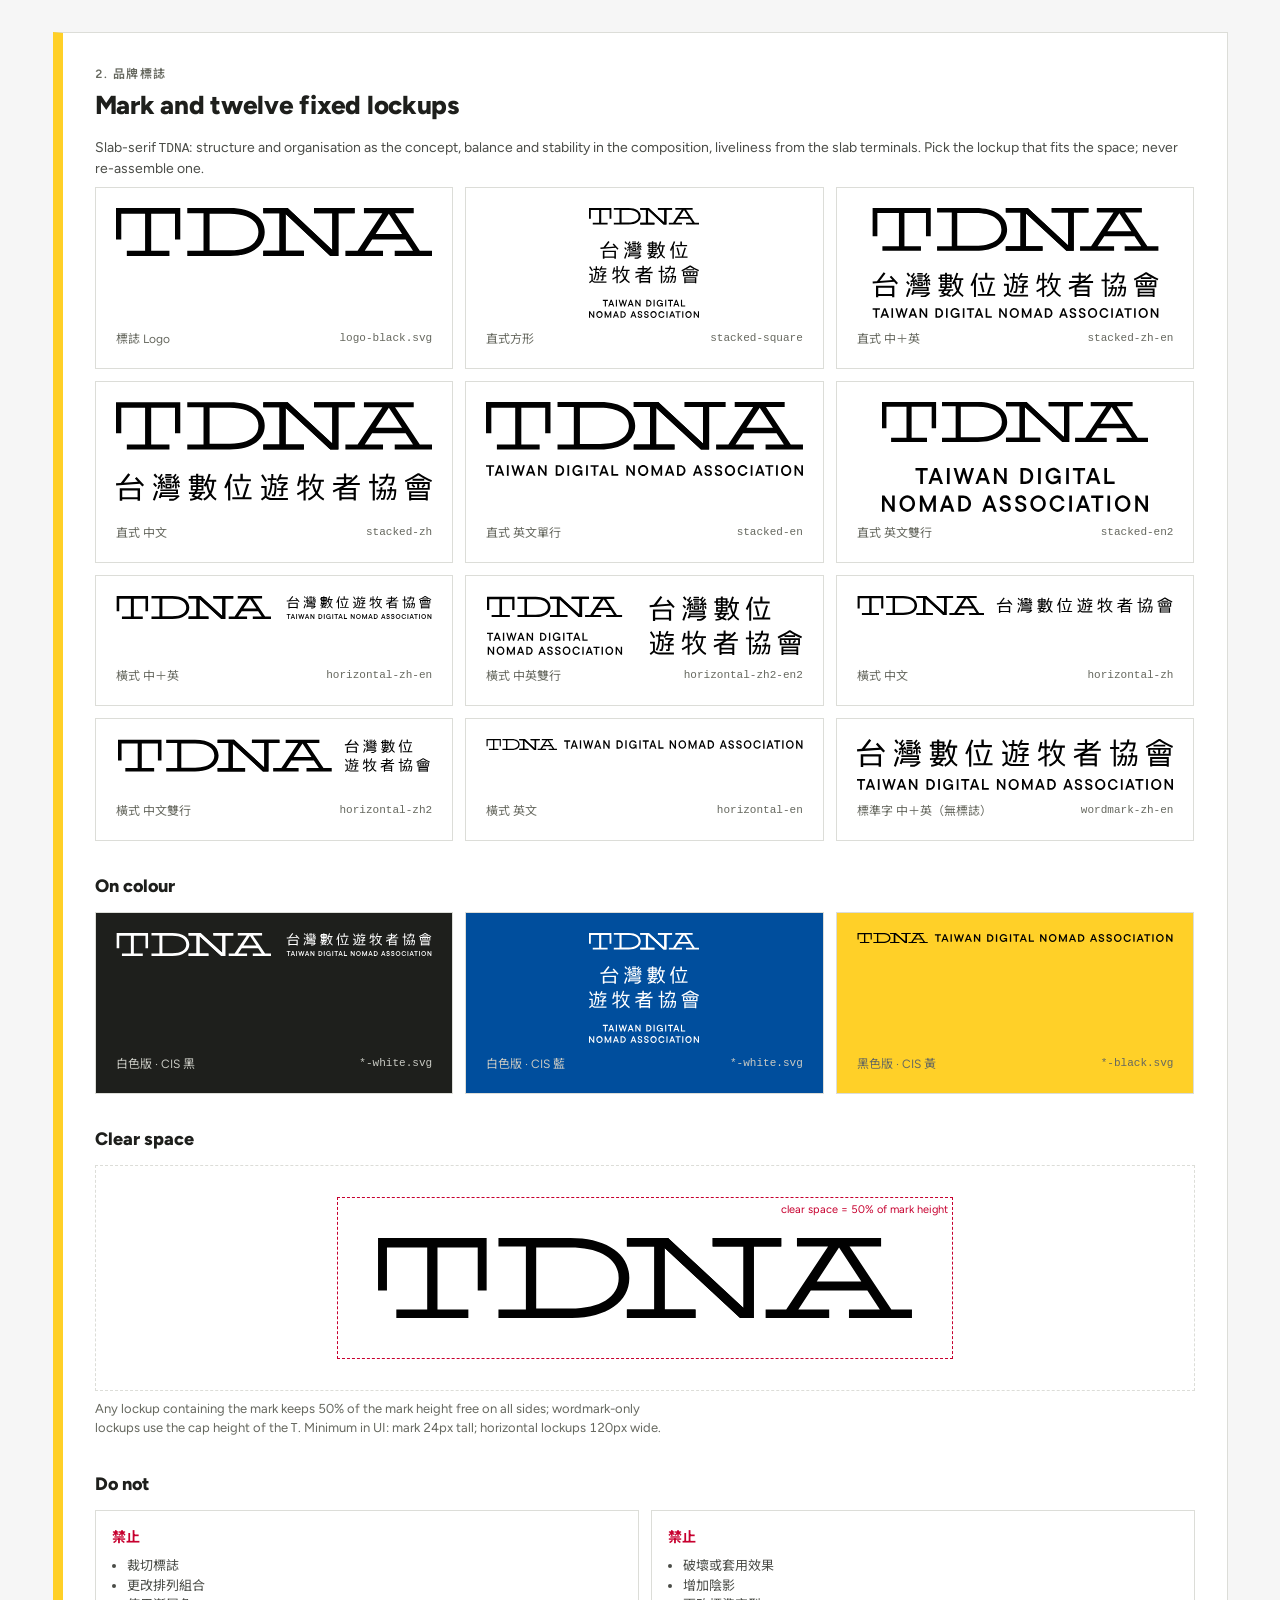
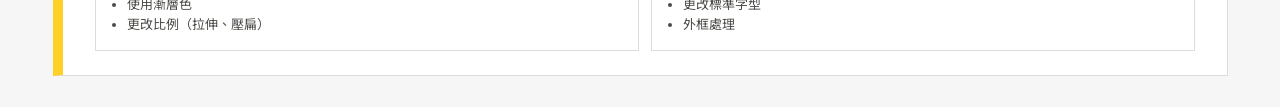
==== design-system/tdna/preview/logo.html @ d557158b "Add Open Design design-system package for the TDNA CIS manifest, DESIGN.md, USAGE.md, tokens.css (Op" ====
<!doctype html>
<html lang="zh-Hant">
  <head>
    <meta charset="utf-8" />
    <meta name="viewport" content="width=device-width, initial-scale=1" />
    <title>TDNA logo and lockups</title>
    <link href="https://fonts.googleapis.com/css2?family=Figtree:wght@400;600;800&family=Noto+Sans+TC:wght@400;700&display=swap" rel="stylesheet" />
    <link rel="stylesheet" href="../tokens.css" />
    <link rel="stylesheet" href="_base.css" />
    <style>
      .logos figure { margin: 0; border: 1px solid var(--border); background: #fff; padding: var(--space-5); display: grid; gap: var(--space-3); align-content: space-between; }
      .logos figure.dark { background: var(--tdna-black); }
      .logos figure.blue { background: var(--tdna-blue); }
      .logos figure.yellow { background: var(--tdna-yellow); }
      .logos img { width: 100%; height: auto; max-height: 110px; object-fit: contain; }
      .logos figcaption { font-size: var(--text-xs); color: var(--muted); display: flex; justify-content: space-between; gap: var(--space-2); flex-wrap: wrap; }
      .logos figure.dark figcaption, .logos figure.blue figcaption { color: #C9CAC3; }
      .clear { display: grid; place-items: center; padding: var(--space-8); border: 1px dashed var(--border); background: var(--surface); }
      .clear .box { position: relative; padding: min(40px, 7vw); outline: 1px dashed var(--danger); background: #fff; max-width: 100%; }
      .clear .box img { width: 534px; max-width: 100%; height: auto; }
      .clear .box::after { content: "clear space = 50% of mark height"; position: absolute; right: 4px; top: 4px; font-size: 11px; color: var(--danger); }
      ul { margin: var(--space-2) 0 0; padding-left: 1.2em; color: var(--fg-2); font-size: var(--text-sm); }
    </style>
  </head>
  <body>
    <main>
      <p class="label">2. 品牌標誌</p>
      <h1>Mark and twelve fixed lockups</h1>
      <p>Slab-serif <code>TDNA</code>: structure and organisation as the concept, balance and stability in the composition, liveliness from the slab terminals. Pick the lockup that fits the space; never re-assemble one.</p>

      <section class="grid g3 logos">
        <figure><img src="../assets/logo/logo-black.svg" alt="TDNA mark" /><figcaption><span>標誌 Logo</span><code>logo-black.svg</code></figcaption></figure>
        <figure><img src="../assets/logo/stacked-square-black.svg" alt="" /><figcaption><span>直式方形</span><code>stacked-square</code></figcaption></figure>
        <figure><img src="../assets/logo/stacked-zh-en-black.svg" alt="" /><figcaption><span>直式 中＋英</span><code>stacked-zh-en</code></figcaption></figure>
        <figure><img src="../assets/logo/stacked-zh-black.svg" alt="" /><figcaption><span>直式 中文</span><code>stacked-zh</code></figcaption></figure>
        <figure><img src="../assets/logo/stacked-en-black.svg" alt="" /><figcaption><span>直式 英文單行</span><code>stacked-en</code></figcaption></figure>
        <figure><img src="../assets/logo/stacked-en2-black.svg" alt="" /><figcaption><span>直式 英文雙行</span><code>stacked-en2</code></figcaption></figure>
        <figure><img src="../assets/logo/horizontal-zh-en-black.svg" alt="" /><figcaption><span>橫式 中＋英</span><code>horizontal-zh-en</code></figcaption></figure>
        <figure><img src="../assets/logo/horizontal-zh2-en2-black.svg" alt="" /><figcaption><span>橫式 中英雙行</span><code>horizontal-zh2-en2</code></figcaption></figure>
        <figure><img src="../assets/logo/horizontal-zh-black.svg" alt="" /><figcaption><span>橫式 中文</span><code>horizontal-zh</code></figcaption></figure>
        <figure><img src="../assets/logo/horizontal-zh2-black.svg" alt="" /><figcaption><span>橫式 中文雙行</span><code>horizontal-zh2</code></figcaption></figure>
        <figure><img src="../assets/logo/horizontal-en-black.svg" alt="" /><figcaption><span>橫式 英文</span><code>horizontal-en</code></figcaption></figure>
        <figure><img src="../assets/logo/wordmark-zh-en-black.svg" alt="" /><figcaption><span>標準字 中＋英（無標誌）</span><code>wordmark-zh-en</code></figcaption></figure>
      </section>

      <h2>On colour</h2>
      <section class="grid g3 logos">
        <figure class="dark"><img src="../assets/logo/horizontal-zh-en-white.svg" alt="" /><figcaption><span>白色版 · CIS 黑</span><code>*-white.svg</code></figcaption></figure>
        <figure class="blue"><img src="../assets/logo/stacked-square-white.svg" alt="" /><figcaption><span>白色版 · CIS 藍</span><code>*-white.svg</code></figcaption></figure>
        <figure class="yellow"><img src="../assets/logo/horizontal-en-black.svg" alt="" /><figcaption><span>黑色版 · CIS 黃</span><code>*-black.svg</code></figcaption></figure>
      </section>

      <h2>Clear space</h2>
      <div class="clear"><div class="box"><img src="../assets/logo/logo-black.svg" alt="clear space demo" /></div></div>
      <p class="note">Any lockup containing the mark keeps 50% of the mark height free on all sides; wordmark-only lockups use the cap height of the <code>T</code>. Minimum in UI: mark 24px tall; horizontal lockups 120px wide.</p>

      <h2>Do not</h2>
      <section class="grid g2">
        <article class="cell"><strong style="color: var(--danger)">禁止</strong><ul><li>裁切標誌</li><li>更改排列組合</li><li>使用漸層色</li><li>更改比例（拉伸、壓扁）</li></ul></article>
        <article class="cell"><strong style="color: var(--danger)">禁止</strong><ul><li>破壞或套用效果</li><li>增加陰影</li><li>更改標準字型</li><li>外框處理</li></ul></article>
      </section>
    </main>
  </body>
</html>
---- design-system/tdna/tokens.css ----
/* design-systems/tdna/tokens.css
 * TDNA — Taiwan Digital Nomad Association. 《TDNA 品牌視覺系統 VI 2.1》(Aug 2024, Kipha Lu)
 * bound to the OpenDesign token contract. Source of truth for digital UI: cis/assets/tdna.css
 * (shared by admin.dna.org.tw, hub.dna.org.tw and cis.dna.org.tw). Ten fixed CIS colours,
 * semantic tokens on top, hard edges, hard offset shadow, 10px yellow spine.
 */

:root {
  /* ─── Surface ─── light grey paper for the page, white for panels; warm tint is the pink CIS colour mixed into white */
  --bg: #F6F6F6;
  --surface: #FFFFFF;
  --surface-warm: color-mix(in srgb, #F9D2E5 50%, #FFFFFF);

  /* ─── Foreground ─── near-black ink for text; ink2 for secondary copy and field labels */
  --fg: #1E1F1C;
  --fg-2: #4A4C47;
  --muted: #66685F;
  --meta: var(--muted);

  /* ─── Border ─── warm greys; soft for inner rows */
  --border: #DCDDD8;
  --border-soft: #ECEDE9;

  /* ─── Accent ─── CIS blue is the only action colour; white text on it (8.2:1) */
  --accent: #004E9D;
  --accent-on: #FFFFFF;
  --accent-hover: color-mix(in oklab, var(--accent), black 8%);
  --accent-active: color-mix(in oklab, var(--accent), black 14%);

  /* ─── Semantic ─── CIS green / orange / red pressed darker so they pass 4.5:1 as text on white */
  --success: #007A31;
  --warn: #C4380C;
  --danger: #C7002F;

  /* ─── Typography ─── print uses TT Hei CHS / TT Commons Pro (licensed); web substitutes Figtree + Noto Sans TC */
  --font-display: "Figtree", "Noto Sans TC", "PingFang TC", system-ui, sans-serif;
  --font-body: "Figtree", "Noto Sans TC", "PingFang TC", system-ui, sans-serif;
  --font-mono: ui-monospace, "SF Mono", "JetBrains Mono", Menlo, Monaco, Consolas, monospace;

  /* type scale — 14px body, 12px labels are the floor */
  --text-xs: 12px;
  --text-sm: 13px;
  --text-base: 14px;
  --text-lg: 15px;
  --text-xl: 18px;
  --text-2xl: 26px;
  --text-3xl: 30px;
  --text-4xl: 40px;
  --leading-body: 1.5;
  --leading-tight: 1.15;
  --tracking-display: -0.01em;

  /* ─── Spacing ─── 4px grid; TDNA uses steps 1·2·3·4·6·8 (4/8/12/16/24/32) — step 5 exists for the contract only */
  --space-1: 4px;
  --space-2: 8px;
  --space-3: 12px;
  --space-4: 16px;
  --space-5: 20px;
  --space-6: 24px;
  --space-8: 32px;
  --space-12: 48px;
  --section-y-desktop: 64px;
  --section-y-tablet: 48px;
  --section-y-phone: 32px;

  /* ─── Radius ─── none; every box is square */
  --radius-sm: 0px;
  --radius-md: 0px;
  --radius-lg: 0px;
  --radius-pill: 0px;

  /* ─── Elevation ─── 1px ring, or a hard 4px offset ink shadow; never blur */
  --elev-flat: none;
  --elev-ring: 0 0 0 1px var(--border);
  --elev-raised: 4px 4px 0 var(--fg);

  /* ─── Focus ─── 2px accent ring with a 2px gap (matches outline-offset:2px in tdna.css) */
  --focus-ring: 0 0 0 2px var(--surface), 0 0 0 4px var(--accent);

  /* ─── Motion ─── 120–150ms; background / shadow / 1px translate only */
  --motion-fast: 120ms;
  --motion-base: 150ms;
  --ease-standard: cubic-bezier(0.2, 0, 0, 1);

  /* ─── Layout ─── */
  --container-max: 1100px;
  --container-gutter-desktop: 32px;
  --container-gutter-tablet: 24px;
  --container-gutter-phone: 16px;

  /* ─── TDNA extensions (--tdna-*) ─── the ten CIS colours (print + digital, never altered), spine, tints */
  --tdna-yellow: #FFD028;
  --tdna-cyan: #10B8D9;
  --tdna-pink: #F9D2E5;
  --tdna-orange: #E74310;
  --tdna-green: #00993E;
  --tdna-red: #E4003D;
  --tdna-plum: #C54090;
  --tdna-blue: #004E9D;
  --tdna-grey: #F6F6F6;
  --tdna-black: #1E1F1C;
  --tdna-white: #FFFFFF;
  --tdna-spine: var(--tdna-yellow);
  --tdna-spine-width: 10px;
  --tdna-ctrl: #8A8C86;
  --tdna-tint-blue: color-mix(in srgb, var(--tdna-blue) 8%, var(--surface));
  --tdna-tint-green: color-mix(in srgb, var(--tdna-green) 10%, var(--surface));
  --tdna-tint-yellow: color-mix(in srgb, var(--tdna-yellow) 25%, var(--surface));
  --tdna-tint-pink: color-mix(in srgb, var(--tdna-pink) 50%, var(--surface));
  --tdna-tracking-label: 0.12em;
}

/* Dark mode: same CIS colours as fills; text tokens re-tuned for contrast. Honour the OS unless data-theme is set. */
@media (prefers-color-scheme: dark) {
  :root:not([data-theme="light"]) {
    --bg: #141513; --surface: #1E1F1C; --surface-warm: color-mix(in srgb, #F9D2E5 14%, #1E1F1C);
    --fg: #F1F1EC; --fg-2: #C9CAC3; --muted: #8F918A;
    --border: #3A3B37; --border-soft: #2B2C29; --tdna-ctrl: #75776F;
    --accent: #4F9BE8; --accent-on: #0B1B2E;
    --success: #3FC271; --warn: #FF7A4D; --danger: #FF5C7A;
    --elev-raised: 4px 4px 0 #000;
  }
}
:root[data-theme="dark"] {
  --bg: #141513; --surface: #1E1F1C; --surface-warm: color-mix(in srgb, #F9D2E5 14%, #1E1F1C);
  --fg: #F1F1EC; --fg-2: #C9CAC3; --muted: #8F918A;
  --border: #3A3B37; --border-soft: #2B2C29; --tdna-ctrl: #75776F;
  --accent: #4F9BE8; --accent-on: #0B1B2E;
  --success: #3FC271; --warn: #FF7A4D; --danger: #FF5C7A;
  --elev-raised: 4px 4px 0 #000;
}
---- design-system/tdna/preview/_base.css ----
/* shared preview chrome — not part of the token contract */
body { margin: 0; background: var(--bg); color: var(--fg); font-family: var(--font-body); font-size: var(--text-base); line-height: var(--leading-body); font-variant-numeric: tabular-nums; }
main { max-width: var(--container-max); margin: var(--space-8) auto; padding: var(--space-6) var(--container-gutter-desktop); background: var(--surface); border: 1px solid var(--border); border-left: var(--tdna-spine-width) solid var(--tdna-spine); }
h1 { margin: 0 0 var(--space-4); font-size: var(--text-2xl); font-weight: 800; letter-spacing: var(--tracking-display); line-height: var(--leading-tight); }
h2 { margin: var(--space-8) 0 var(--space-3); font-size: var(--text-xl); font-weight: 800; }
p { margin: var(--space-2) 0; color: var(--fg-2); }
p.note { font-size: var(--text-sm); color: var(--muted); max-width: 72ch; }
code { font-family: var(--font-mono); font-size: 0.92em; }
img { display: block; max-width: 100%; }
.label { font-size: var(--text-xs); font-weight: 600; letter-spacing: var(--tdna-tracking-label); text-transform: uppercase; color: var(--muted); }
.grid { display: grid; gap: var(--space-3); }
.g2 { grid-template-columns: 1fr 1fr; } .g3 { grid-template-columns: repeat(3, minmax(0, 1fr)); } .g4 { grid-template-columns: repeat(4, minmax(0, 1fr)); } .g5 { grid-template-columns: repeat(5, minmax(0, 1fr)); }
.cell { background: var(--surface); border: 1px solid var(--border); padding: var(--space-4); min-width: 0; }
@media (max-width: 760px) { main { margin: 0; padding: var(--space-4) var(--container-gutter-phone); } .g2, .g3, .g4, .g5 { grid-template-columns: 1fr 1fr; } }
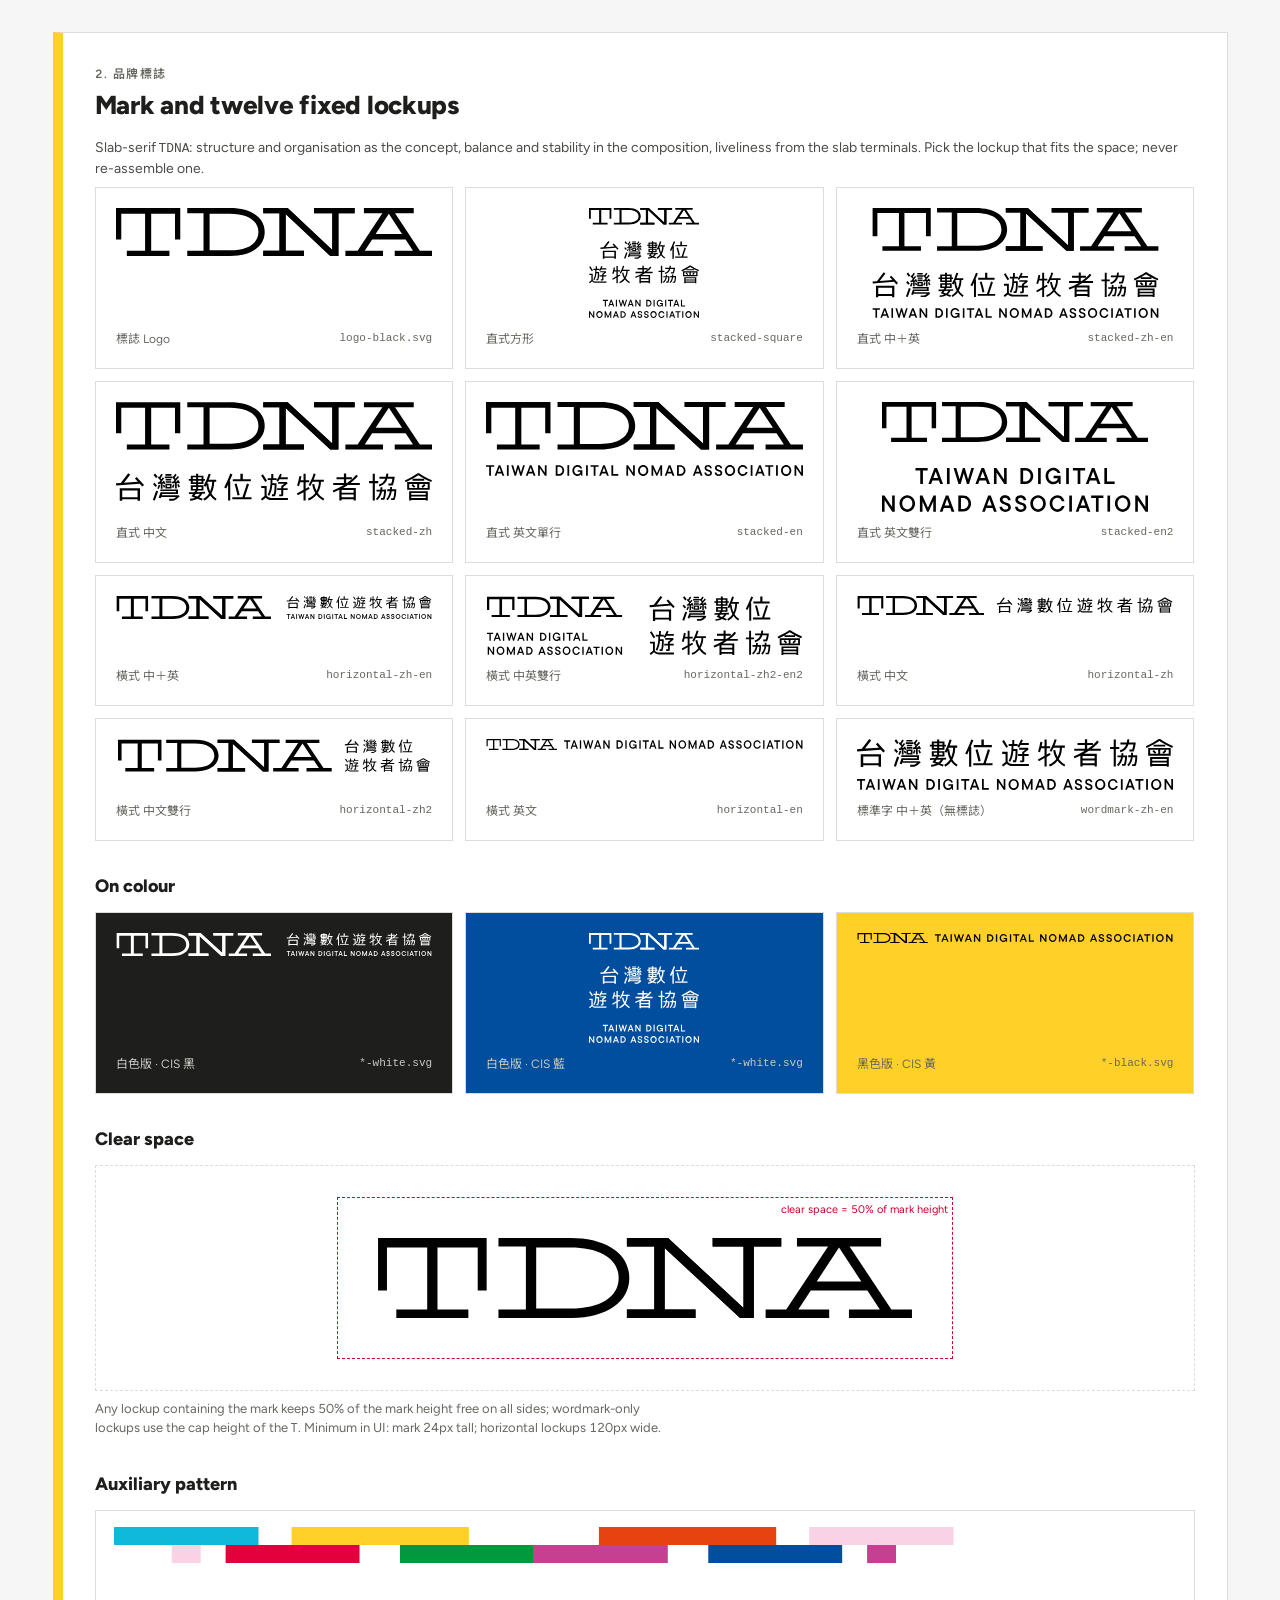
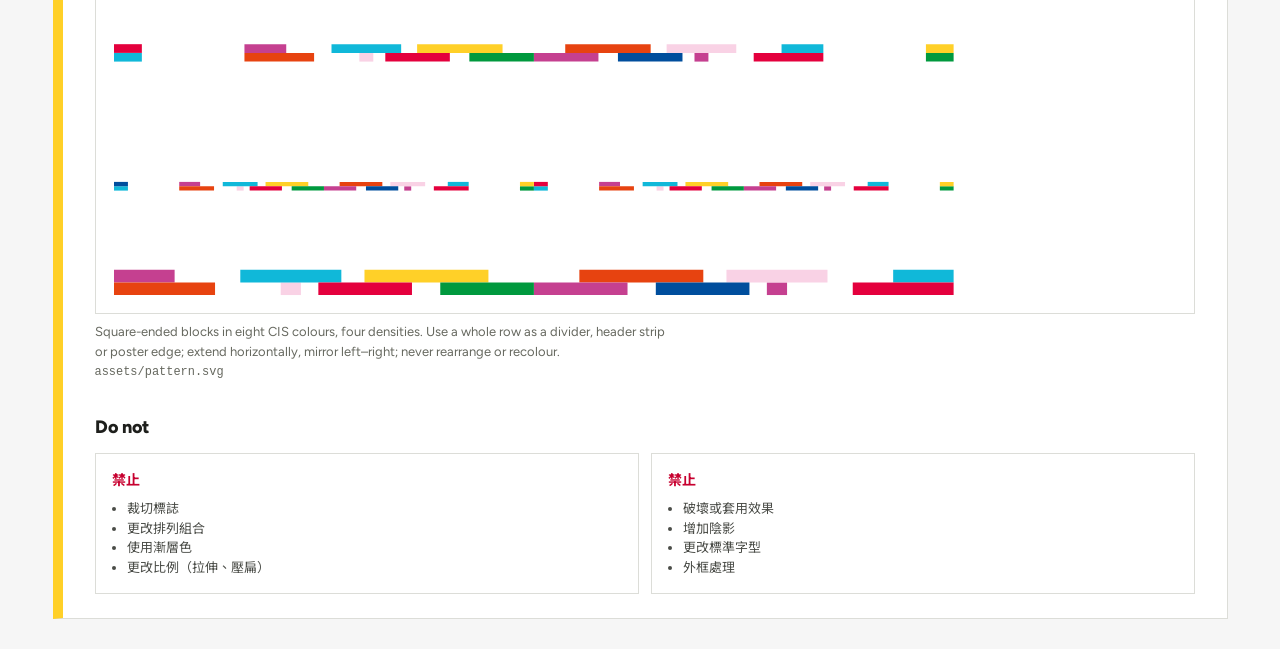
==== commit cf2707cd: "Add the auxiliary pattern as SVG (from Brand Assets.ai artboard 14) to the CIS site and design-syste" ====
--- a/design-system/tdna/preview/logo.html
+++ b/design-system/tdna/preview/logo.html
@@ -54,6 +54,10 @@
       <div class="clear"><div class="box"><img src="../assets/logo/logo-black.svg" alt="clear space demo" /></div></div>
       <p class="note">Any lockup containing the mark keeps 50% of the mark height free on all sides; wordmark-only lockups use the cap height of the <code>T</code>. Minimum in UI: mark 24px tall; horizontal lockups 120px wide.</p>
 
+      <h2>Auxiliary pattern</h2>
+      <div class="cell" style="background: #fff"><img src="../assets/pattern.svg" alt="TDNA auxiliary pattern, four densities" /></div>
+      <p class="note">Square-ended blocks in eight CIS colours, four densities. Use a whole row as a divider, header strip or poster edge; extend horizontally, mirror left–right; never rearrange or recolour. <code>assets/pattern.svg</code></p>
+
       <h2>Do not</h2>
       <section class="grid g2">
         <article class="cell"><strong style="color: var(--danger)">禁止</strong><ul><li>裁切標誌</li><li>更改排列組合</li><li>使用漸層色</li><li>更改比例（拉伸、壓扁）</li></ul></article>
